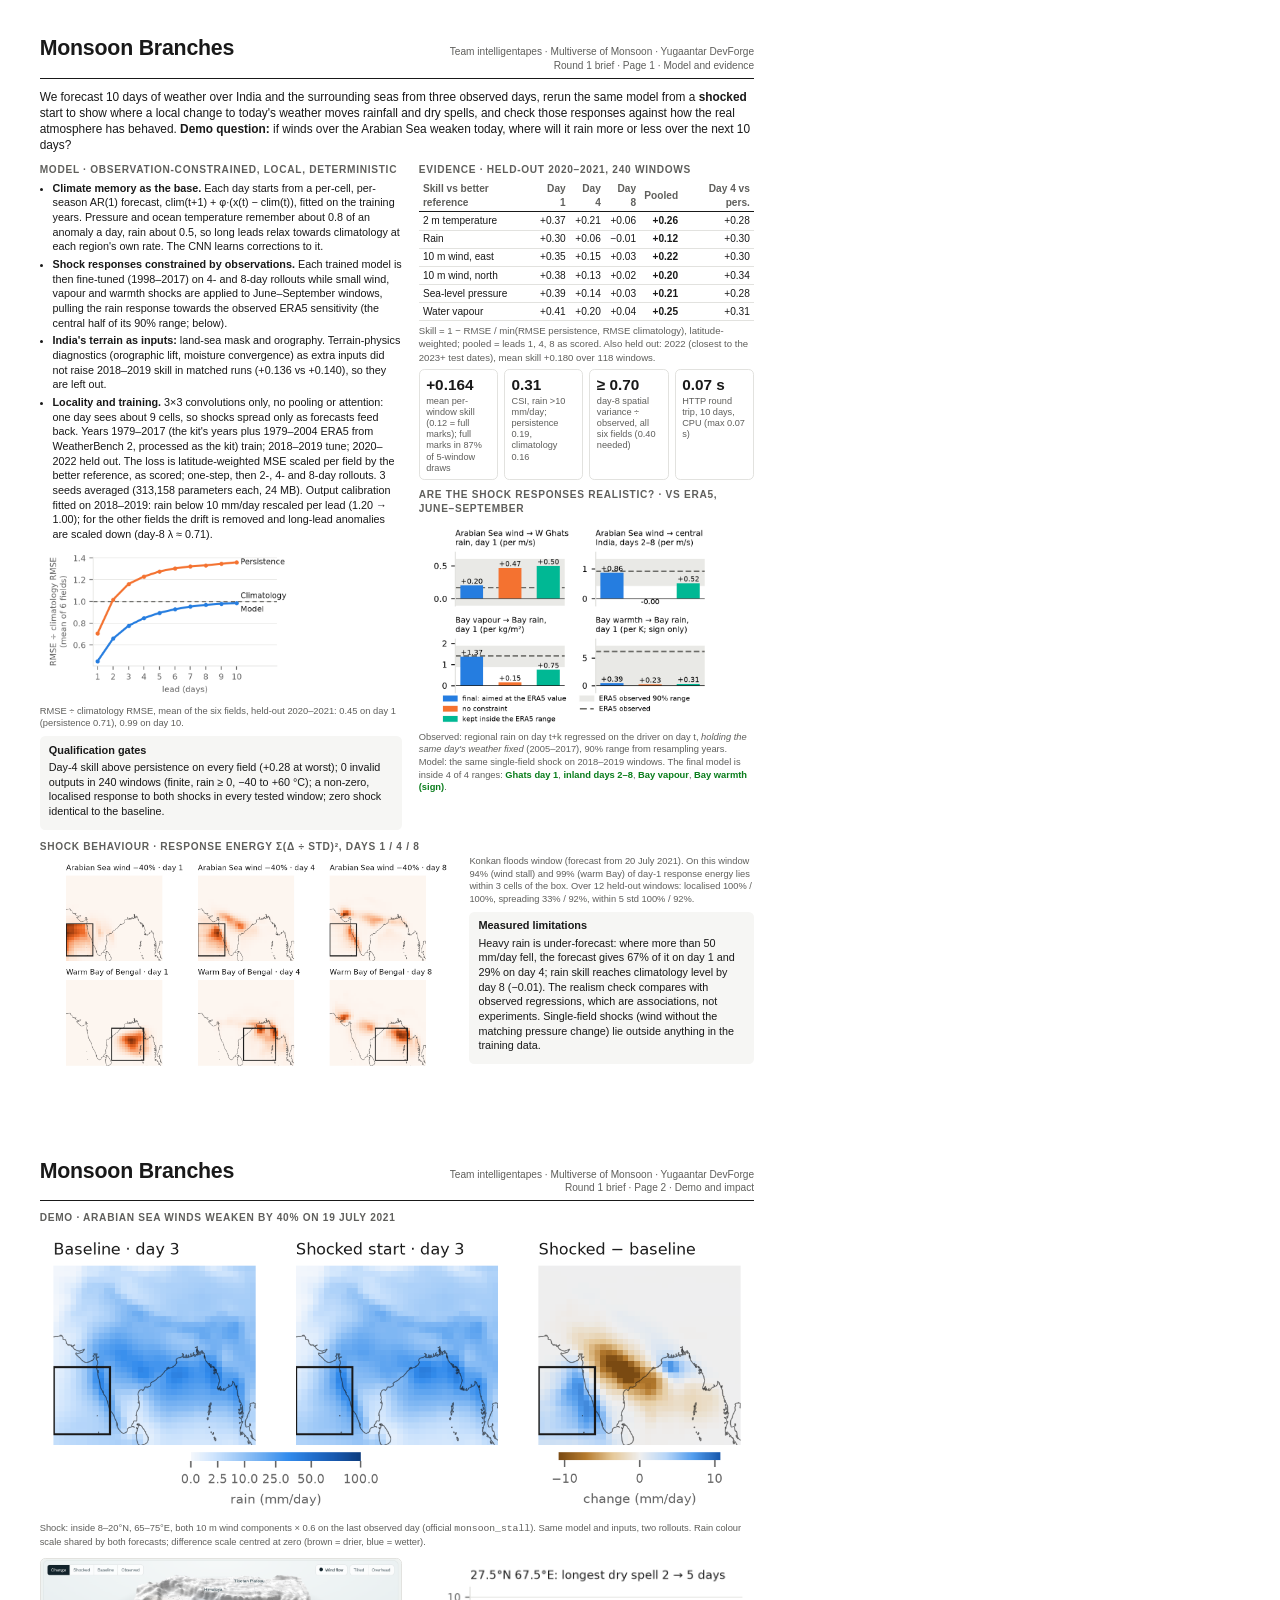
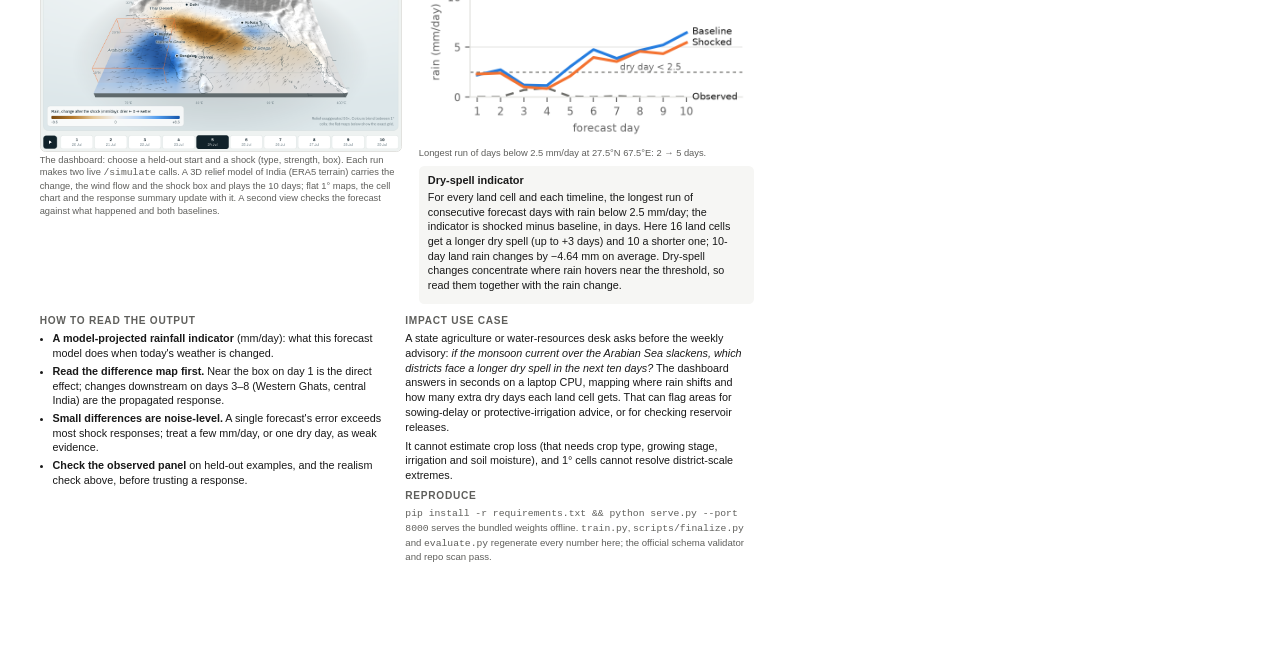
==== docs/brief.html @ 0f27cb17 "Monsoon Branches: Round 1 submission (team intelligentapes) 10-day forecast over India (32x36 grid, " ====
<!doctype html>
<html lang="en"><head><meta charset="utf-8"><title>Monsoon Branches · Round 1 brief</title>
<style>
@page { size: A4; margin: 0; }
* { box-sizing: border-box; }
body { margin: 0; font: 8.1pt/1.36 -apple-system, "Helvetica Neue", Arial, sans-serif; color: #191919; font-variant-numeric: tabular-nums; }
.page { width: 210mm; height: 297mm; padding: 9mm 10.5mm 8mm; overflow: hidden; page-break-after: always; display: flex; flex-direction: column; gap: 2.6mm; }
.page:last-child { page-break-after: auto; }
.page > * { flex-shrink: 0; }
header { display: flex; justify-content: space-between; align-items: baseline; border-bottom: 1.2pt solid #191919; padding-bottom: 1.4mm; }
h1 { font-size: 16pt; margin: 0; letter-spacing: -.01em; }
header .meta { font-size: 7.6pt; color: #5f5f5c; text-align: right; }
.lede { font-size: 8.9pt; line-height: 1.36; margin: 0; }
h2 { font-size: 7.6pt; text-transform: uppercase; letter-spacing: .07em; color: #5f5f5c; margin: 0 0 1mm; font-weight: 600; }
h3 { font-size: 8.2pt; margin: 0 0 .6mm; }
p { margin: 0 0 1.2mm; }
ul { margin: 0; padding-left: 3.4mm; } li { margin: 0 0 .8mm; }
.grid2 { display: grid; grid-template-columns: 1fr 1fr; gap: 4.5mm; }
.grid3 { display: grid; grid-template-columns: 1.08fr 1fr; gap: 4.5mm; }
table { border-collapse: collapse; width: 100%; font-size: 7.6pt; }
th, td { text-align: right; padding: .45mm 1.1mm; border-bottom: .4pt solid #e2e2df; }
th:first-child, td:first-child { text-align: left; }
th { color: #5f5f5c; font-weight: 600; border-bottom: .8pt solid #191919; }
.tiles { display: grid; grid-template-columns: repeat(4, 1fr); gap: 1.6mm; margin-top: 1.4mm; }
.tile { border: .5pt solid #e2e2df; border-radius: 1.4mm; padding: 1.3mm 1.7mm; }
.tile .v { font-size: 11.5pt; font-weight: 600; }
.tile .k { font-size: 6.9pt; color: #5f5f5c; line-height: 1.22; }
img { display: block; width: 100%; }
.cap { font-size: 7pt; color: #5f5f5c; margin-top: .5mm; }
.note { background: #f6f6f4; border-radius: 1.4mm; padding: 1.8mm 2.4mm; }
code { font: 7.3pt/1.3 ui-monospace, Menlo, monospace; }
.small { font-size: 7.2pt; color: #5f5f5c; }
.ok { color: #0a7d1c; font-weight: 600; } .no { color: #b72a2b; font-weight: 600; }
</style></head><body>

<section class="page">
  <header><h1>Monsoon Branches</h1>
    <div class="meta">Team intelligentapes · Multiverse of Monsoon · Yugaantar DevForge<br>Round 1 brief · Page 1 · Model and evidence</div></header>
  <p class="lede">We forecast 10 days of weather over India and the surrounding seas from three observed days, rerun the same model from a
    <b>shocked</b> start to show where a local change to today's weather moves rainfall and dry spells, and check those responses against how
    the real atmosphere has behaved. <b>Demo question:</b> if winds over the Arabian Sea weaken today, where will it rain more or less over the next 10 days?</p>

  <div class="grid3">
    <div><h2>Model · observation-constrained, local, deterministic</h2><ul><li><b>Climate memory as the base.</b> Each day starts from a per-cell, per-season AR(1) forecast, clim(t+1) + φ·(x(t) − clim(t)), fitted on the training years. Pressure and ocean temperature remember about 0.8 of an anomaly a day, rain about 0.5, so long leads relax towards climatology at each region's own rate. The CNN learns corrections to it.</li><li><b>Shock responses constrained by observations.</b> Each trained model is then fine-tuned (1998–2017) on 4- and 8-day rollouts while small wind, vapour and warmth shocks are applied to June–September windows, pulling the rain response towards the observed ERA5 sensitivity (the central half of its 90% range; below).</li><li><b>India's terrain as inputs:</b> land-sea mask and orography. Terrain-physics diagnostics (orographic lift, moisture convergence) as extra inputs did not raise 2018–2019 skill in matched runs (+0.136 vs +0.140), so they are left out.</li><li><b>Locality and training.</b> 3×3 convolutions only, no pooling or attention: one day sees about 9 cells, so shocks spread only as forecasts feed back. Years 1979–2017 (the kit's years plus 1979–2004 ERA5 from WeatherBench 2, processed as the kit) train; 2018–2019 tune; 2020–2022 held out. The loss is latitude-weighted MSE scaled per field by the better reference, as scored; one-step, then 2-, 4- and 8-day rollouts. 3 seeds averaged (313,158 parameters each, 24 MB). Output calibration fitted on 2018–2019: rain below 10 mm/day rescaled per lead (1.20 → 1.00); for the other fields the drift is removed and long-lead anomalies are scaled down (day-8 λ ≈ 0.71).</li></ul>
      <img src="figures/skill_by_lead.png" alt="RMSE relative to climatology by lead" style="margin-top:1.2mm;width:70%">
      <div class="cap">RMSE ÷ climatology RMSE, mean of the six fields, held-out 2020–2021: 0.45 on day 1 (persistence 0.71), 0.99 on day 10.</div>
      <div class="note" style="margin-top:1.6mm"><h3>Qualification gates</h3>
        <p>Day-4 skill above persistence on every field (+0.28 at worst);
          0 invalid outputs in 240 windows (finite, rain ≥ 0, −40 to +60 °C); a non-zero, localised
          response to both shocks in every tested window; zero shock identical to the baseline.</p></div>
    </div>
    <div>
      <h2>Evidence · held-out 2020–2021, 240 windows</h2>
      <table>
        <tr><th>Skill vs better reference</th><th>Day 1</th><th>Day 4</th><th>Day 8</th><th>Pooled</th><th>Day 4 vs pers.</th></tr>
        <tr><td>2 m temperature</td><td>+0.37</td><td>+0.21</td><td>+0.06</td><td><b>+0.26</b></td><td>+0.28</td></tr><tr><td>Rain</td><td>+0.30</td><td>+0.06</td><td>−0.01</td><td><b>+0.12</b></td><td>+0.30</td></tr><tr><td>10 m wind, east</td><td>+0.35</td><td>+0.15</td><td>+0.03</td><td><b>+0.22</b></td><td>+0.30</td></tr><tr><td>10 m wind, north</td><td>+0.38</td><td>+0.13</td><td>+0.02</td><td><b>+0.20</b></td><td>+0.34</td></tr><tr><td>Sea-level pressure</td><td>+0.39</td><td>+0.14</td><td>+0.03</td><td><b>+0.21</b></td><td>+0.28</td></tr><tr><td>Water vapour</td><td>+0.41</td><td>+0.20</td><td>+0.04</td><td><b>+0.25</b></td><td>+0.31</td></tr>
      </table>
      <p class="small" style="margin-top:.8mm">Skill = 1 − RMSE / min(RMSE persistence, RMSE climatology), latitude-weighted; pooled = leads 1, 4, 8 as
        scored. Also held out: 2022 (closest to the 2023+ test dates), mean skill +0.180 over 118 windows.</p>
      <div class="tiles">
        <div class="tile"><div class="v">+0.164</div><div class="k">mean per-window skill (0.12 = full marks); full marks in 87% of 5-window draws</div></div>
        <div class="tile"><div class="v">0.31</div><div class="k">CSI, rain &gt;10 mm/day; persistence 0.19, climatology 0.16</div></div>
        <div class="tile"><div class="v">≥ 0.70</div><div class="k">day-8 spatial variance ÷ observed, all six fields (0.40 needed)</div></div>
        <div class="tile"><div class="v">0.07 s</div><div class="k">HTTP round trip, 10 days, CPU (max 0.07 s)</div></div>
      </div>
      <h2 style="margin-top:2.2mm">Are the shock responses realistic? · vs ERA5, June–September</h2>
      <img src="figures/shock_realism.png" alt="Model vs observed shock sensitivity" style="width:88%">
      <div class="cap">Observed: regional rain on day t+k regressed on the driver on day t, <i>holding the same day's weather fixed</i>
        (2005–2017), 90% range from resampling years. Model: the same single-field shock on 2018–2019 windows. The final model is inside
        4 of 4 ranges: <span class="ok">Ghats day 1</span>, <span class="ok">inland days 2–8</span>, <span class="ok">Bay vapour</span>, <span class="ok">Bay warmth (sign)</span>.</div>
    </div>
  </div>

  <div class="grid3" style="grid-template-columns:1.45fr 1fr">
    <div>
      <h2>Shock behaviour · response energy Σ(Δ ÷ std)², days 1 / 4 / 8</h2>
      <img src="figures/shock_energy.png" alt="Shock response energy">
    </div>
    <div>
      <p class="cap" style="margin-top:4mm">Konkan floods window (forecast from 20 July 2021). On this window 94% (wind stall) and
        99% (warm Bay) of day-1 response energy lies within 3 cells of the box. Over 12 held-out windows: localised
        100% / 100%, spreading 33% /
        92%, within 5 std 100% / 92%.</p>
      <div class="note" style="margin-top:1.6mm"><h3>Measured limitations</h3>
        <p>Heavy rain is under-forecast: where more than 50 mm/day fell, the forecast gives 67% of it on day 1
          and 29% on day 4; rain skill reaches climatology level by day 8
          (−0.01). The realism check compares with observed regressions, which are associations, not
          experiments. Single-field shocks
          (wind without the matching pressure change) lie outside anything in the training data.</p></div>
    </div>
  </div>
</section>

<section class="page">
  <header><h1>Monsoon Branches</h1>
    <div class="meta">Team intelligentapes · Multiverse of Monsoon · Yugaantar DevForge<br>Round 1 brief · Page 2 · Demo and impact</div></header>
  <div>
    <h2>Demo · Arabian Sea winds weaken by 40% on 19 July 2021</h2>
    <img src="figures/demo_konkan.png" alt="Baseline, shocked and difference rain maps">
    <div class="cap">Shock: inside 8–20°N, 65–75°E, both 10 m wind components × 0.6 on the last observed day (official <code>monsoon_stall</code>).
      Same model and inputs, two rollouts. Rain colour scale shared by both forecasts; difference scale centred at zero (brown = drier, blue = wetter).</div>
  </div>
  <div class="grid3">
    <div>
      <img src="figures/dashboard_3d.png" alt="Dashboard: 3D relief view with the rain change on day 5 and the day timeline" style="border:.5pt solid #e2e2df;border-radius:1.4mm">
      <div class="cap">The dashboard: choose a held-out start and a shock (type, strength, box). Each run makes two live <code>/simulate</code> calls.
        A 3D relief model of India (ERA5 terrain) carries the change, the wind flow and the shock box and plays the 10 days; flat 1° maps, the cell chart
        and the response summary update with it. A second view checks the forecast against what happened and both baselines.</div>
    </div>
    <div>
      <img src="figures/dry_spell_cell.png" alt="10-day rain at one land cell">
      <div class="cap">Longest run of days below 2.5 mm/day at 27.5°N 67.5°E: 2 → 5 days.</div>
      <div class="note" style="margin-top:1.6mm"><h3>Dry-spell indicator</h3>
        <p>For every land cell and each timeline, the longest run of consecutive forecast days with rain below 2.5 mm/day; the indicator is shocked
          minus baseline, in days. Here 16 land cells get a longer dry spell (up to +3 days) and 10
          a shorter one; 10-day land rain changes by −4.64 mm on average. Dry-spell changes concentrate
          where rain hovers near the threshold, so read them together with the rain change.</p></div>
    </div>
  </div>
  <div class="grid2">
    <div><h2>How to read the output</h2><ul>
      <li><b>A model-projected rainfall indicator</b> (mm/day): what this forecast model does when today's weather is changed.</li>
      <li><b>Read the difference map first.</b> Near the box on day 1 is the direct effect; changes downstream on days 3–8 (Western Ghats,
        central India) are the propagated response.</li>
      <li><b>Small differences are noise-level.</b> A single forecast's error exceeds most shock responses; treat a few mm/day, or one dry day, as weak evidence.</li>
      <li><b>Check the observed panel</b> on held-out examples, and the realism check above, before trusting a response.</li></ul></div>
    <div><h2>Impact use case</h2>
      <p>A state agriculture or water-resources desk asks before the weekly advisory: <i>if the monsoon current over the Arabian Sea slackens,
        which districts face a longer dry spell in the next ten days?</i> The dashboard answers in seconds on a laptop CPU, mapping where rain
        shifts and how many extra dry days each land cell gets. That can flag areas for sowing-delay or protective-irrigation advice, or for
        checking reservoir releases.</p>
      <p>It cannot estimate crop loss (that needs crop type, growing stage, irrigation and soil moisture), and 1° cells cannot resolve district-scale extremes.</p>
      <h2 style="margin-top:1.6mm">Reproduce</h2>
      <p class="small"><code>pip install -r requirements.txt &amp;&amp; python serve.py --port 8000</code> serves the bundled weights offline.
        <code>train.py</code>, <code>scripts/finalize.py</code> and <code>evaluate.py</code> regenerate every number here; the official
        schema validator and repo scan pass.</p></div>
  </div>
</section>
</body></html>
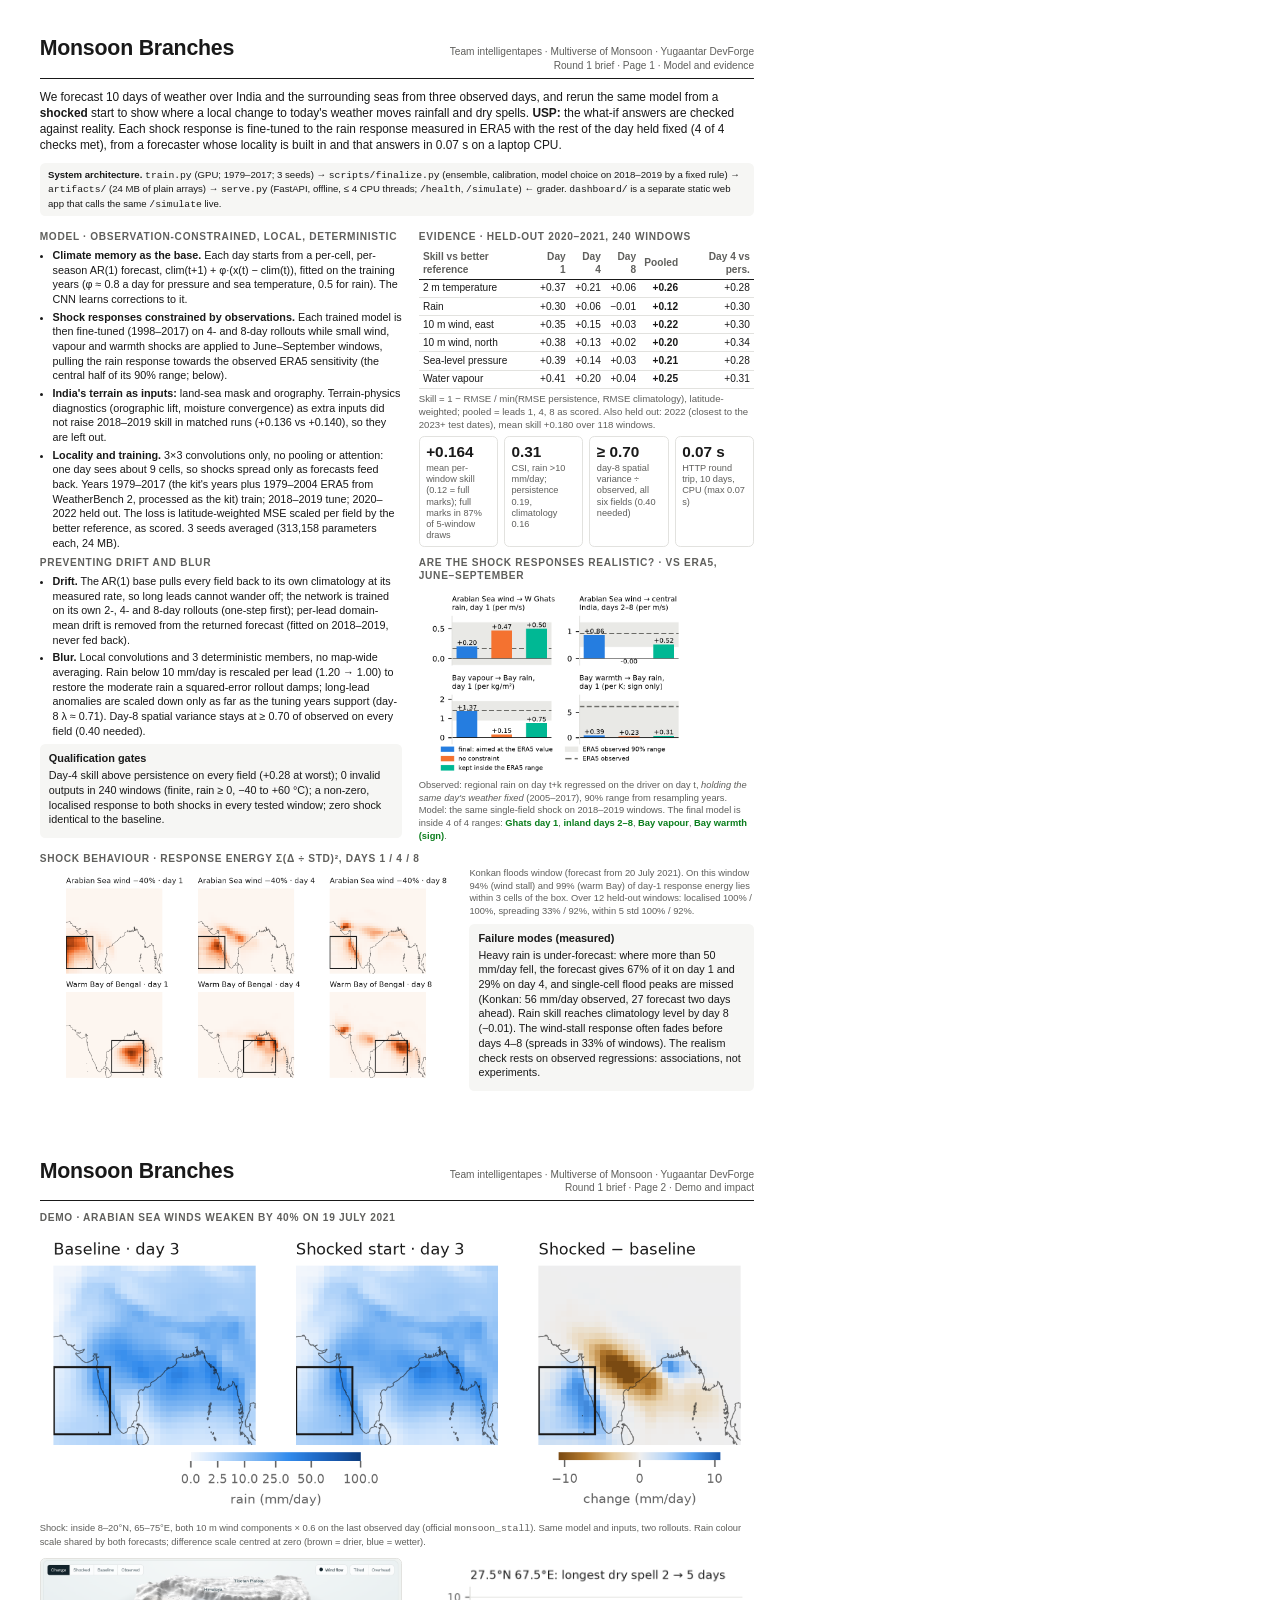
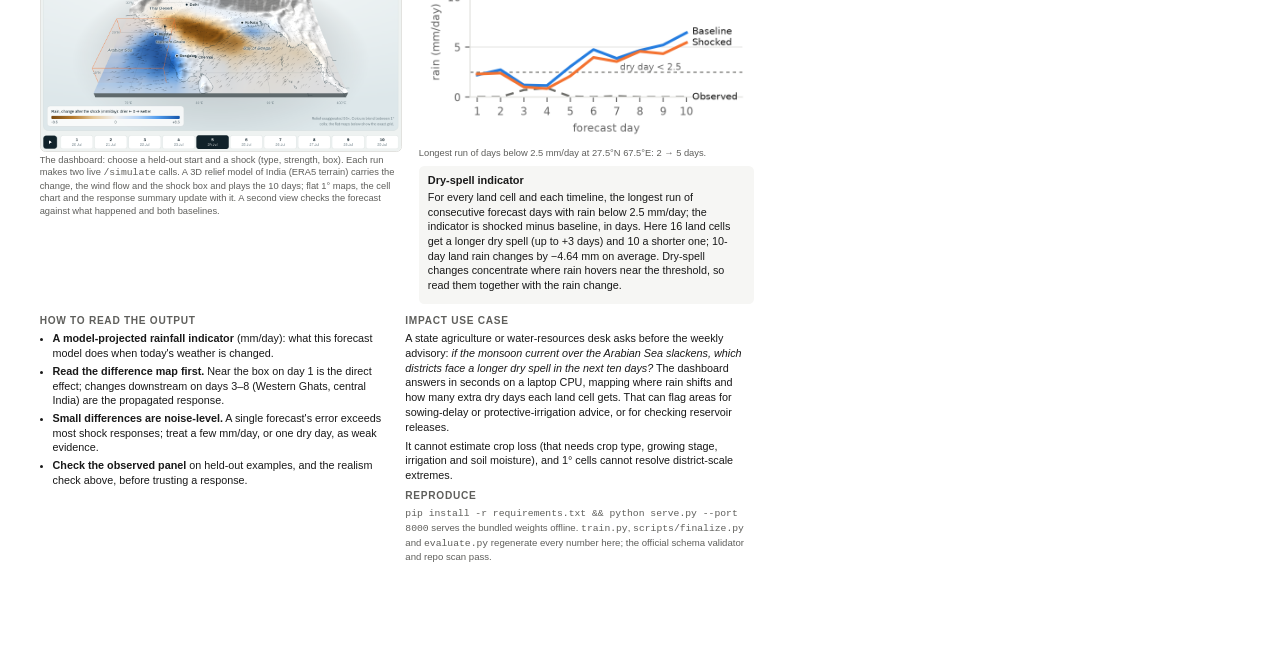
==== commit 470c0138: "Brief: state the USP, system architecture, drift and blur prevention, failure modes The official tra" ====
--- a/docs/brief.html
+++ b/docs/brief.html
@@ -36,14 +36,18 @@
 <section class="page">
   <header><h1>Monsoon Branches</h1>
     <div class="meta">Team intelligentapes · Multiverse of Monsoon · Yugaantar DevForge<br>Round 1 brief · Page 1 · Model and evidence</div></header>
-  <p class="lede">We forecast 10 days of weather over India and the surrounding seas from three observed days, rerun the same model from a
-    <b>shocked</b> start to show where a local change to today's weather moves rainfall and dry spells, and check those responses against how
-    the real atmosphere has behaved. <b>Demo question:</b> if winds over the Arabian Sea weaken today, where will it rain more or less over the next 10 days?</p>
+  <p class="lede">We forecast 10 days of weather over India and the surrounding seas from three observed days, and rerun the same model from a
+    <b>shocked</b> start to show where a local change to today's weather moves rainfall and dry spells. <b>USP:</b> the what-if answers are
+    checked against reality. Each shock response is fine-tuned to the rain response measured in ERA5 with the rest of the day held fixed
+    (4 of 4 checks met), from a forecaster whose locality is built in and that answers in 0.07 s on a laptop CPU.</p>
+  <p class="small note" style="padding:1.2mm 2.2mm;color:#191919"><b>System architecture.</b> <code>train.py</code> (GPU; 1979–2017; 3 seeds) →
+    <code>scripts/finalize.py</code> (ensemble, calibration, model choice on 2018–2019 by a fixed rule) → <code>artifacts/</code> (24 MB of plain
+    arrays) → <code>serve.py</code> (FastAPI, offline, ≤ 4 CPU threads; <code>/health</code>, <code>/simulate</code>) ← grader. <code>dashboard/</code> is a
+    separate static web app that calls the same <code>/simulate</code> live.</p>
 
   <div class="grid3">
-    <div><h2>Model · observation-constrained, local, deterministic</h2><ul><li><b>Climate memory as the base.</b> Each day starts from a per-cell, per-season AR(1) forecast, clim(t+1) + φ·(x(t) − clim(t)), fitted on the training years. Pressure and ocean temperature remember about 0.8 of an anomaly a day, rain about 0.5, so long leads relax towards climatology at each region's own rate. The CNN learns corrections to it.</li><li><b>Shock responses constrained by observations.</b> Each trained model is then fine-tuned (1998–2017) on 4- and 8-day rollouts while small wind, vapour and warmth shocks are applied to June–September windows, pulling the rain response towards the observed ERA5 sensitivity (the central half of its 90% range; below).</li><li><b>India's terrain as inputs:</b> land-sea mask and orography. Terrain-physics diagnostics (orographic lift, moisture convergence) as extra inputs did not raise 2018–2019 skill in matched runs (+0.136 vs +0.140), so they are left out.</li><li><b>Locality and training.</b> 3×3 convolutions only, no pooling or attention: one day sees about 9 cells, so shocks spread only as forecasts feed back. Years 1979–2017 (the kit's years plus 1979–2004 ERA5 from WeatherBench 2, processed as the kit) train; 2018–2019 tune; 2020–2022 held out. The loss is latitude-weighted MSE scaled per field by the better reference, as scored; one-step, then 2-, 4- and 8-day rollouts. 3 seeds averaged (313,158 parameters each, 24 MB). Output calibration fitted on 2018–2019: rain below 10 mm/day rescaled per lead (1.20 → 1.00); for the other fields the drift is removed and long-lead anomalies are scaled down (day-8 λ ≈ 0.71).</li></ul>
-      <img src="figures/skill_by_lead.png" alt="RMSE relative to climatology by lead" style="margin-top:1.2mm;width:70%">
-      <div class="cap">RMSE ÷ climatology RMSE, mean of the six fields, held-out 2020–2021: 0.45 on day 1 (persistence 0.71), 0.99 on day 10.</div>
+    <div><h2>Model · observation-constrained, local, deterministic</h2><ul><li><b>Climate memory as the base.</b> Each day starts from a per-cell, per-season AR(1) forecast, clim(t+1) + φ·(x(t) − clim(t)), fitted on the training years (φ ≈ 0.8 a day for pressure and sea temperature, 0.5 for rain). The CNN learns corrections to it.</li><li><b>Shock responses constrained by observations.</b> Each trained model is then fine-tuned (1998–2017) on 4- and 8-day rollouts while small wind, vapour and warmth shocks are applied to June–September windows, pulling the rain response towards the observed ERA5 sensitivity (the central half of its 90% range; below).</li><li><b>India's terrain as inputs:</b> land-sea mask and orography. Terrain-physics diagnostics (orographic lift, moisture convergence) as extra inputs did not raise 2018–2019 skill in matched runs (+0.136 vs +0.140), so they are left out.</li><li><b>Locality and training.</b> 3×3 convolutions only, no pooling or attention: one day sees about 9 cells, so shocks spread only as forecasts feed back. Years 1979–2017 (the kit's years plus 1979–2004 ERA5 from WeatherBench 2, processed as the kit) train; 2018–2019 tune; 2020–2022 held out. The loss is latitude-weighted MSE scaled per field by the better reference, as scored. 3 seeds averaged (313,158 parameters each, 24 MB).</li></ul>
+      <h2 style="margin-top:1.6mm">Preventing drift and blur</h2><ul><li><b>Drift.</b> The AR(1) base pulls every field back to its own climatology at its measured rate, so long leads cannot wander off; the network is trained on its own 2-, 4- and 8-day rollouts (one-step first); per-lead domain-mean drift is removed from the returned forecast (fitted on 2018–2019, never fed back).</li><li><b>Blur.</b> Local convolutions and 3 deterministic members, no map-wide averaging. Rain below 10 mm/day is rescaled per lead (1.20 → 1.00) to restore the moderate rain a squared-error rollout damps; long-lead anomalies are scaled down only as far as the tuning years support (day-8 λ ≈ 0.71). Day-8 spatial variance stays at ≥ 0.70 of observed on every field (0.40 needed).</li></ul>
       <div class="note" style="margin-top:1.6mm"><h3>Qualification gates</h3>
         <p>Day-4 skill above persistence on every field (+0.28 at worst);
           0 invalid outputs in 240 windows (finite, rain ≥ 0, −40 to +60 °C); a non-zero, localised
@@ -64,7 +68,7 @@
         <div class="tile"><div class="v">0.07 s</div><div class="k">HTTP round trip, 10 days, CPU (max 0.07 s)</div></div>
       </div>
       <h2 style="margin-top:2.2mm">Are the shock responses realistic? · vs ERA5, June–September</h2>
-      <img src="figures/shock_realism.png" alt="Model vs observed shock sensitivity" style="width:88%">
+      <img src="figures/shock_realism.png" alt="Model vs observed shock sensitivity" style="width:80%">
       <div class="cap">Observed: regional rain on day t+k regressed on the driver on day t, <i>holding the same day's weather fixed</i>
         (2005–2017), 90% range from resampling years. Model: the same single-field shock on 2018–2019 windows. The final model is inside
         4 of 4 ranges: <span class="ok">Ghats day 1</span>, <span class="ok">inland days 2–8</span>, <span class="ok">Bay vapour</span>, <span class="ok">Bay warmth (sign)</span>.</div>
@@ -81,12 +85,11 @@
         99% (warm Bay) of day-1 response energy lies within 3 cells of the box. Over 12 held-out windows: localised
         100% / 100%, spreading 33% /
         92%, within 5 std 100% / 92%.</p>
-      <div class="note" style="margin-top:1.6mm"><h3>Measured limitations</h3>
+      <div class="note" style="margin-top:1.6mm"><h3>Failure modes (measured)</h3>
         <p>Heavy rain is under-forecast: where more than 50 mm/day fell, the forecast gives 67% of it on day 1
-          and 29% on day 4; rain skill reaches climatology level by day 8
-          (−0.01). The realism check compares with observed regressions, which are associations, not
-          experiments. Single-field shocks
-          (wind without the matching pressure change) lie outside anything in the training data.</p></div>
+          and 29% on day 4, and single-cell flood peaks are missed (Konkan: 56 mm/day observed, 27 forecast two days ahead). Rain skill reaches climatology level by day 8 (−0.01). The wind-stall
+          response often fades before days 4–8 (spreads in 33% of windows). The realism check rests on observed
+          regressions: associations, not experiments.</p></div>
     </div>
   </div>
 </section>
